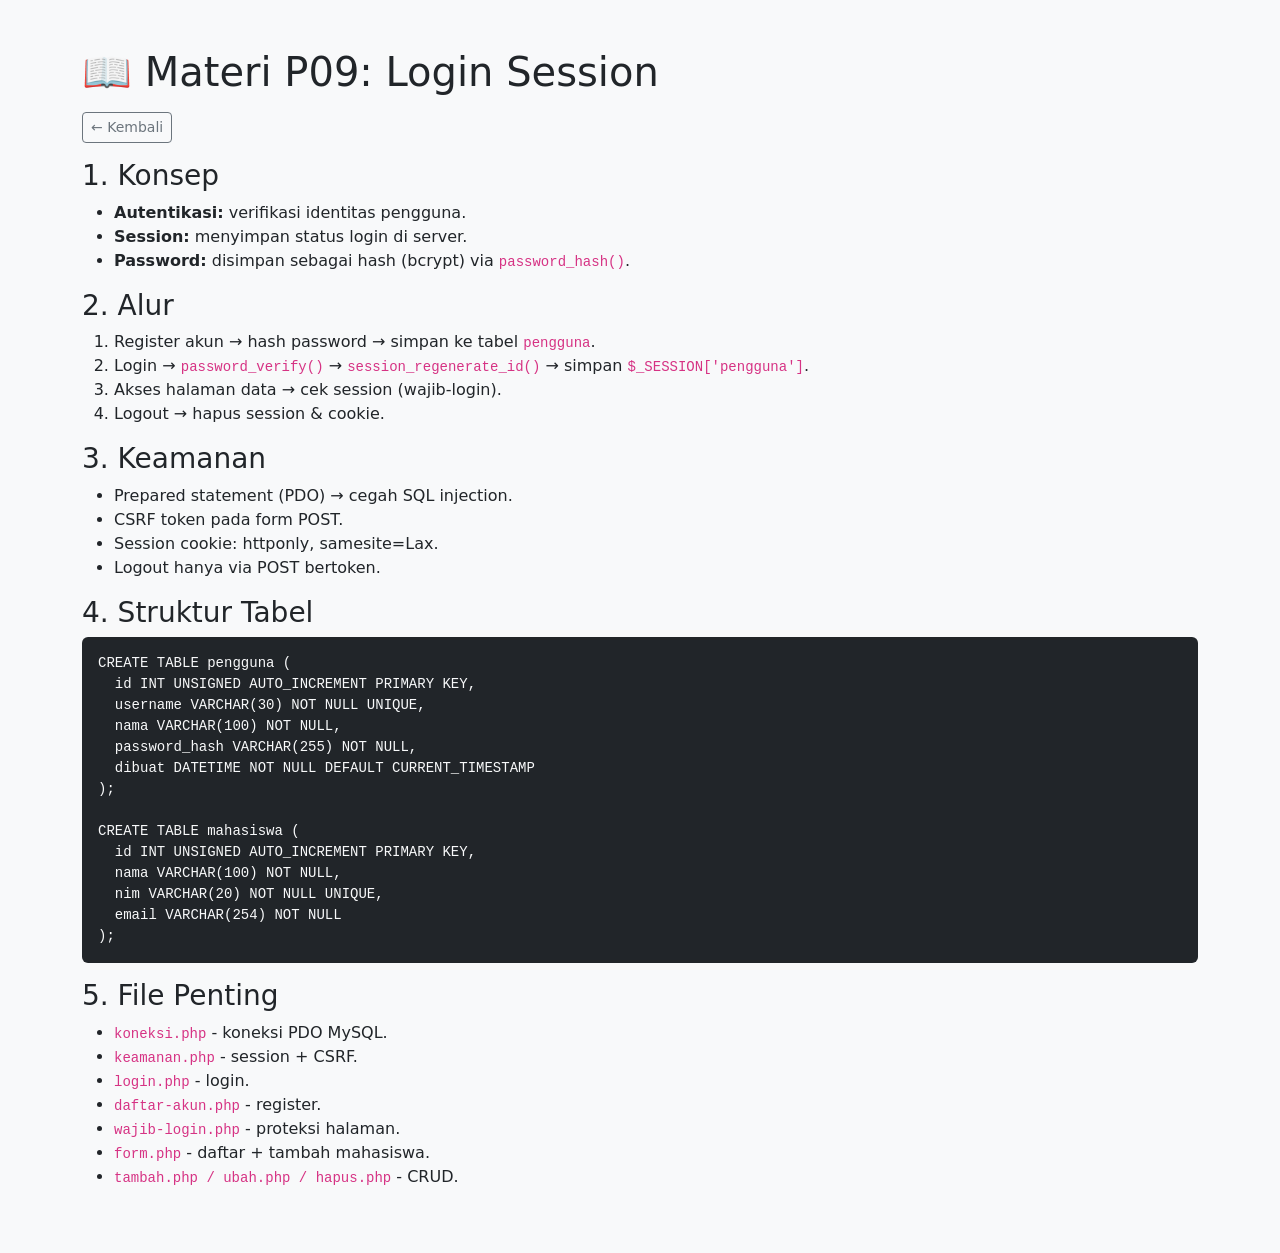
==== site/materi.html @ 20e13024 "Tambah konfigurasi Vercel untuk frontend statis (materi & tutorial)" ====
<!doctype html>
<html lang="id">
<head>
  <meta charset="UTF-8">
  <meta name="viewport" content="width=device-width, initial-scale=1">
  <title>Materi P09 - Login Session</title>
  <link href="https://cdn.jsdelivr.net/npm/bootstrap@5.3.3/dist/css/bootstrap.min.css" rel="stylesheet">
</head>
<body class="bg-light">
  <div class="container py-5">
    <h1 class="mb-3">📖 Materi P09: Login Session</h1>
    <a href="index.html" class="btn btn-sm btn-outline-secondary mb-3">← Kembali</a>

    <h3>1. Konsep</h3>
    <ul>
      <li><strong>Autentikasi:</strong> verifikasi identitas pengguna.</li>
      <li><strong>Session:</strong> menyimpan status login di server.</li>
      <li><strong>Password:</strong> disimpan sebagai hash (bcrypt) via <code>password_hash()</code>.</li>
    </ul>

    <h3>2. Alur</h3>
    <ol>
      <li>Register akun → hash password → simpan ke tabel <code>pengguna</code>.</li>
      <li>Login → <code>password_verify()</code> → <code>session_regenerate_id()</code> → simpan <code>$_SESSION['pengguna']</code>.</li>
      <li>Akses halaman data → cek session (wajib-login).</li>
      <li>Logout → hapus session & cookie.</li>
    </ol>

    <h3>3. Keamanan</h3>
    <ul>
      <li>Prepared statement (PDO) → cegah SQL injection.</li>
      <li>CSRF token pada form POST.</li>
      <li>Session cookie: httponly, samesite=Lax.</li>
      <li>Logout hanya via POST bertoken.</li>
    </ul>

    <h3>4. Struktur Tabel</h3>
    <pre class="bg-dark text-light p-3 rounded"><code>CREATE TABLE pengguna (
  id INT UNSIGNED AUTO_INCREMENT PRIMARY KEY,
  username VARCHAR(30) NOT NULL UNIQUE,
  nama VARCHAR(100) NOT NULL,
  password_hash VARCHAR(255) NOT NULL,
  dibuat DATETIME NOT NULL DEFAULT CURRENT_TIMESTAMP
);

CREATE TABLE mahasiswa (
  id INT UNSIGNED AUTO_INCREMENT PRIMARY KEY,
  nama VARCHAR(100) NOT NULL,
  nim VARCHAR(20) NOT NULL UNIQUE,
  email VARCHAR(254) NOT NULL
);</code></pre>

    <h3>5. File Penting</h3>
    <ul>
      <li><code>koneksi.php</code> - koneksi PDO MySQL.</li>
      <li><code>keamanan.php</code> - session + CSRF.</li>
      <li><code>login.php</code> - login.</li>
      <li><code>daftar-akun.php</code> - register.</li>
      <li><code>wajib-login.php</code> - proteksi halaman.</li>
      <li><code>form.php</code> - daftar + tambah mahasiswa.</li>
      <li><code>tambah.php / ubah.php / hapus.php</code> - CRUD.</li>
    </ul>
  </div>
</body>
</html>
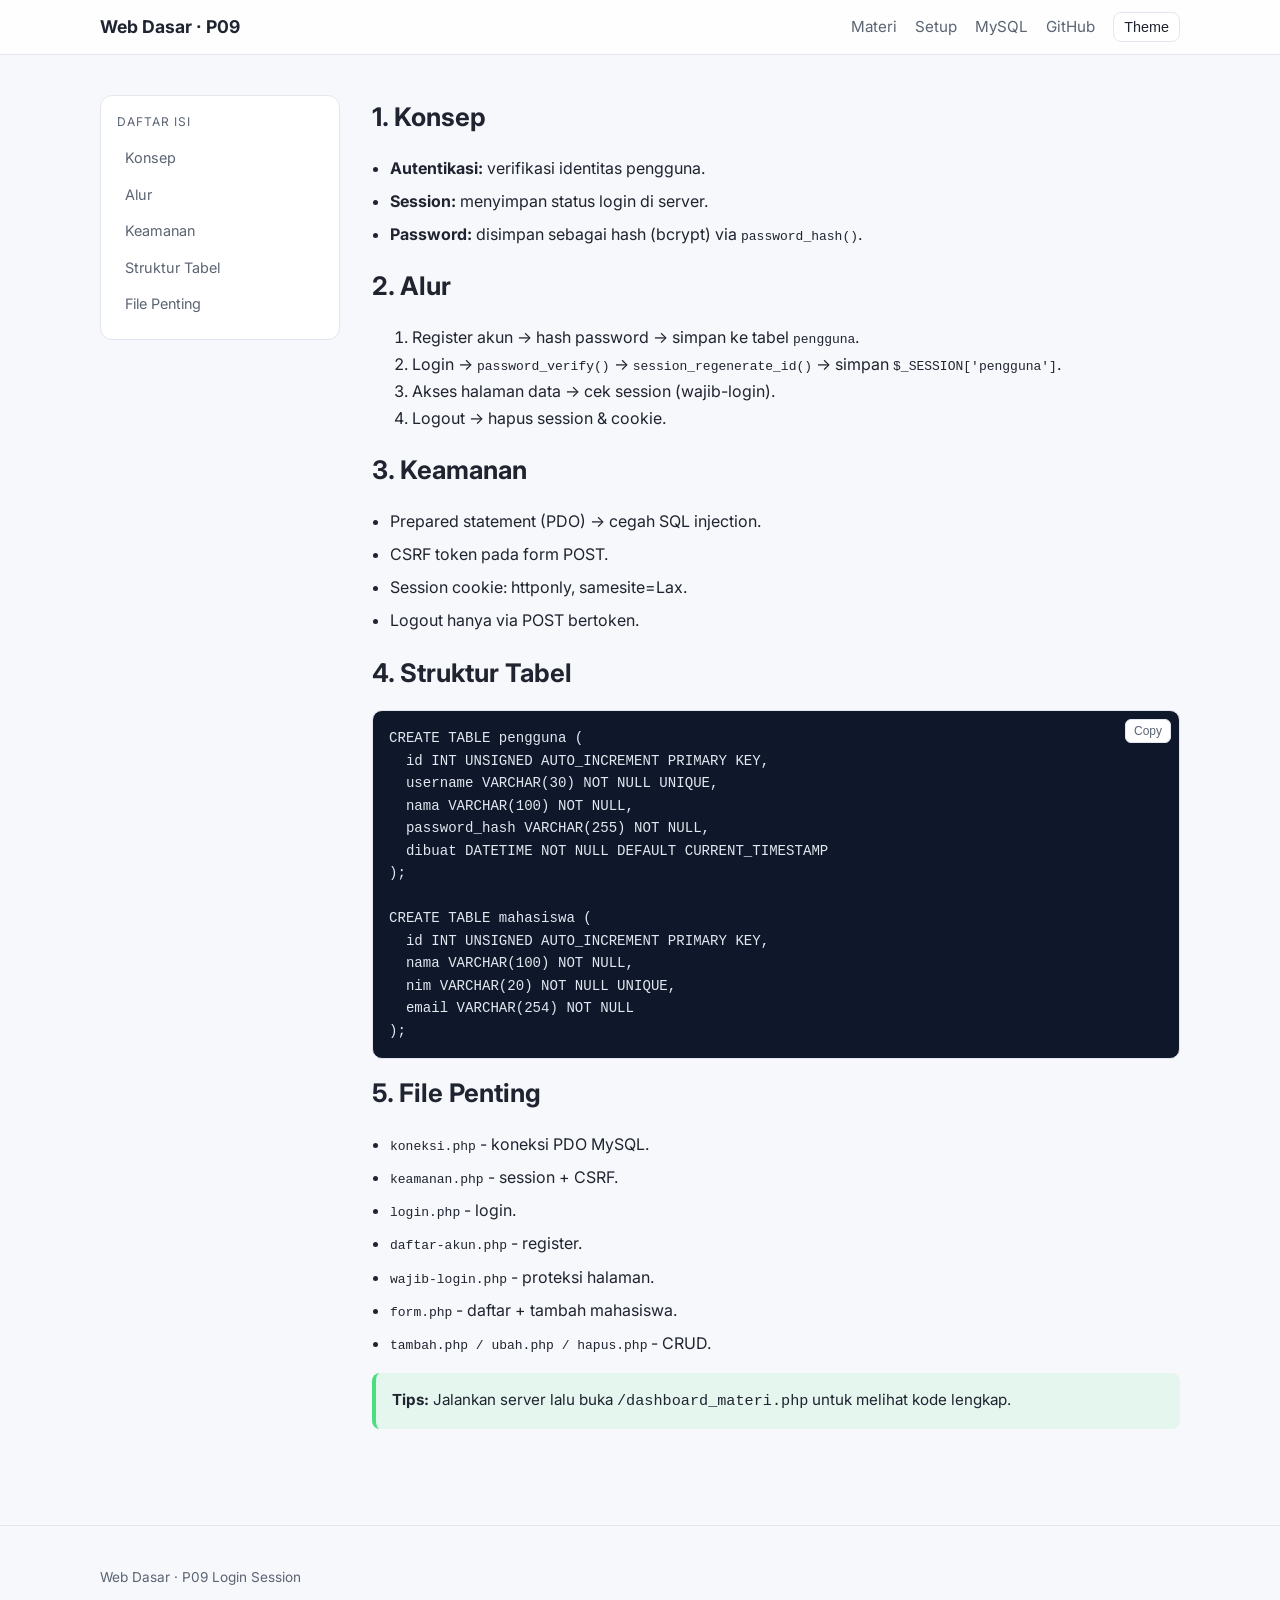
==== commit b07a8979: "Redesign dokumentasi frontend ala Claude (dark/light, copy code, sidebar)" ====
--- a/site/materi.html
+++ b/site/materi.html
@@ -3,39 +3,63 @@
 <head>
   <meta charset="UTF-8">
   <meta name="viewport" content="width=device-width, initial-scale=1">
-  <title>Materi P09 - Login Session</title>
-  <link href="https://cdn.jsdelivr.net/npm/bootstrap@5.3.3/dist/css/bootstrap.min.css" rel="stylesheet">
+  <title>Materi P09 — Login Session</title>
+  <link rel="preconnect" href="https://fonts.googleapis.com">
+  <link href="https://fonts.googleapis.com/css2?family=Inter:wght@400;600;700;800&family=JetBrains+Mono:wght@400;600&display=swap" rel="stylesheet">
+  <link href="assets/style.css" rel="stylesheet">
 </head>
-<body class="bg-light">
-  <div class="container py-5">
-    <h1 class="mb-3">📖 Materi P09: Login Session</h1>
-    <a href="index.html" class="btn btn-sm btn-outline-secondary mb-3">← Kembali</a>
+<body>
+  <nav class="navbar">
+    <div class="container" style="display:flex;justify-content:space-between;align-items:center;">
+      <a class="brand" href="index.html">Web Dasar · P09</a>
+      <div class="nav-links">
+        <a href="materi.html">Materi</a>
+        <a href="setup.html">Setup</a>
+        <a href="tutorial-mysql.html">MySQL</a>
+        <a href="https://github.com/Doninugraha2304/web_dasar" target="_blank">GitHub</a>
+        <button id="themeToggle" class="toggle-btn">Theme</button>
+      </div>
+    </div>
+  </nav>
 
-    <h3>1. Konsep</h3>
-    <ul>
-      <li><strong>Autentikasi:</strong> verifikasi identitas pengguna.</li>
-      <li><strong>Session:</strong> menyimpan status login di server.</li>
-      <li><strong>Password:</strong> disimpan sebagai hash (bcrypt) via <code>password_hash()</code>.</li>
-    </ul>
+  <section class="section">
+    <div class="container">
+      <div class="layout">
+        <aside class="sidebar">
+          <div class="title">Daftar Isi</div>
+          <a href="#konsep">Konsep</a>
+          <a href="#alur">Alur</a>
+          <a href="#keamanan">Keamanan</a>
+          <a href="#tabel">Struktur Tabel</a>
+          <a href="#file">File Penting</a>
+        </aside>
+        <main>
+          <h2 id="konsep">1. Konsep</h2>
+          <ul class="clean">
+            <li><strong>Autentikasi:</strong> verifikasi identitas pengguna.</li>
+            <li><strong>Session:</strong> menyimpan status login di server.</li>
+            <li><strong>Password:</strong> disimpan sebagai hash (bcrypt) via <code>password_hash()</code>.</li>
+          </ul>
 
-    <h3>2. Alur</h3>
-    <ol>
-      <li>Register akun → hash password → simpan ke tabel <code>pengguna</code>.</li>
-      <li>Login → <code>password_verify()</code> → <code>session_regenerate_id()</code> → simpan <code>$_SESSION['pengguna']</code>.</li>
-      <li>Akses halaman data → cek session (wajib-login).</li>
-      <li>Logout → hapus session & cookie.</li>
-    </ol>
+          <h2 id="alur">2. Alur</h2>
+          <ol>
+            <li>Register akun → hash password → simpan ke tabel <code>pengguna</code>.</li>
+            <li>Login → <code>password_verify()</code> → <code>session_regenerate_id()</code> → simpan <code>$_SESSION['pengguna']</code>.</li>
+            <li>Akses halaman data → cek session (wajib-login).</li>
+            <li>Logout → hapus session & cookie.</li>
+          </ol>
 
-    <h3>3. Keamanan</h3>
-    <ul>
-      <li>Prepared statement (PDO) → cegah SQL injection.</li>
-      <li>CSRF token pada form POST.</li>
-      <li>Session cookie: httponly, samesite=Lax.</li>
-      <li>Logout hanya via POST bertoken.</li>
-    </ul>
+          <h2 id="keamanan">3. Keamanan</h2>
+          <ul class="clean">
+            <li>Prepared statement (PDO) → cegah SQL injection.</li>
+            <li>CSRF token pada form POST.</li>
+            <li>Session cookie: httponly, samesite=Lax.</li>
+            <li>Logout hanya via POST bertoken.</li>
+          </ul>
 
-    <h3>4. Struktur Tabel</h3>
-    <pre class="bg-dark text-light p-3 rounded"><code>CREATE TABLE pengguna (
+          <h2 id="tabel">4. Struktur Tabel</h2>
+          <div class="code-block">
+            <pre>CREATE TABLE pengguna (
   id INT UNSIGNED AUTO_INCREMENT PRIMARY KEY,
   username VARCHAR(30) NOT NULL UNIQUE,
   nama VARCHAR(100) NOT NULL,
@@ -48,18 +72,31 @@
   nama VARCHAR(100) NOT NULL,
   nim VARCHAR(20) NOT NULL UNIQUE,
   email VARCHAR(254) NOT NULL
-);</code></pre>
+);</pre>
+          </div>
 
-    <h3>5. File Penting</h3>
-    <ul>
-      <li><code>koneksi.php</code> - koneksi PDO MySQL.</li>
-      <li><code>keamanan.php</code> - session + CSRF.</li>
-      <li><code>login.php</code> - login.</li>
-      <li><code>daftar-akun.php</code> - register.</li>
-      <li><code>wajib-login.php</code> - proteksi halaman.</li>
-      <li><code>form.php</code> - daftar + tambah mahasiswa.</li>
-      <li><code>tambah.php / ubah.php / hapus.php</code> - CRUD.</li>
-    </ul>
-  </div>
+          <h2 id="file">5. File Penting</h2>
+          <ul class="clean">
+            <li><code>koneksi.php</code> - koneksi PDO MySQL.</li>
+            <li><code>keamanan.php</code> - session + CSRF.</li>
+            <li><code>login.php</code> - login.</li>
+            <li><code>daftar-akun.php</code> - register.</li>
+            <li><code>wajib-login.php</code> - proteksi halaman.</li>
+            <li><code>form.php</code> - daftar + tambah mahasiswa.</li>
+            <li><code>tambah.php / ubah.php / hapus.php</code> - CRUD.</li>
+          </ul>
+
+          <div class="callout success">
+            <strong>Tips:</strong> Jalankan server lalu buka <code>/dashboard_materi.php</code> untuk melihat kode lengkap.
+          </div>
+        </main>
+      </div>
+    </div>
+  </section>
+
+  <footer>
+    <div class="container">Web Dasar · P09 Login Session</div>
+  </footer>
+  <script src="assets/app.js"></script>
 </body>
 </html>
--- a/site/assets/style.css
+++ b/site/assets/style.css
@@ -0,0 +1,139 @@
+:root {
+  --bg: #0f1115;
+  --panel: #171a21;
+  --card: #1e222b;
+  --text: #e6e8ec;
+  --muted: #9aa3b2;
+  --accent: #7c8cff;
+  --accent-2: #4fd1c5;
+  --border: #2a2f3a;
+  --code-bg: #0b0d12;
+  --success: #4ade80;
+  --warning: #fbbf24;
+}
+[data-theme="light"] {
+  --bg: #f7f8fb;
+  --panel: #ffffff;
+  --card: #ffffff;
+  --text: #1f2430;
+  --muted: #5b6472;
+  --accent: #4f46e5;
+  --accent-2: #0ea5e9;
+  --border: #e3e6ee;
+  --code-bg: #0f172a;
+}
+* { box-sizing: border-box; }
+html { scroll-behavior: smooth; }
+body {
+  margin: 0;
+  font-family: "Inter", "Segoe UI", system-ui, -apple-system, sans-serif;
+  background: var(--bg);
+  color: var(--text);
+  line-height: 1.7;
+}
+a { color: var(--accent); text-decoration: none; }
+a:hover { text-decoration: underline; }
+
+.navbar {
+  position: sticky; top: 0; z-index: 1000;
+  background: color-mix(in srgb, var(--panel) 85%, transparent);
+  backdrop-filter: blur(10px);
+  border-bottom: 1px solid var(--border);
+  padding: 12px 0;
+}
+.navbar .brand { font-weight: 700; font-size: 1.1rem; color: var(--text); }
+.navbar .nav-links { display: flex; gap: 18px; align-items: center; }
+.navbar .nav-links a { color: var(--muted); font-size: 0.95rem; }
+.navbar .nav-links a:hover { color: var(--text); text-decoration: none; }
+.toggle-btn {
+  background: var(--card); border: 1px solid var(--border); color: var(--text);
+  border-radius: 8px; padding: 6px 10px; cursor: pointer; font-size: 0.9rem;
+}
+
+.container { max-width: 1120px; margin: 0 auto; padding: 0 20px; }
+.hero {
+  padding: 64px 0 40px;
+}
+.hero h1 { font-size: 2.6rem; font-weight: 800; margin: 0 0 12px; }
+.hero p { color: var(--muted); font-size: 1.15rem; max-width: 720px; }
+.badge-soft {
+  display: inline-block; padding: 4px 10px; border-radius: 999px;
+  background: color-mix(in srgb, var(--accent) 18%, transparent);
+  color: var(--accent); font-size: 0.8rem; font-weight: 600; margin-bottom: 12px;
+}
+
+.grid { display: grid; gap: 18px; }
+.grid-3 { grid-template-columns: repeat(auto-fit, minmax(260px, 1fr)); }
+
+.card {
+  background: var(--card); border: 1px solid var(--border);
+  border-radius: 14px; padding: 22px; transition: transform .2s, border-color .2s;
+}
+.card:hover { transform: translateY(-4px); border-color: var(--accent); }
+.card h3 { margin: 0 0 8px; font-size: 1.15rem; }
+.card p { color: var(--muted); margin: 0 0 14px; font-size: 0.95rem; }
+.btn {
+  display: inline-flex; align-items: center; gap: 6px;
+  background: var(--accent); color: #fff; border: none;
+  padding: 8px 14px; border-radius: 8px; font-weight: 600; font-size: 0.9rem;
+  cursor: pointer; transition: opacity .2s;
+}
+.btn:hover { opacity: .85; text-decoration: none; color: #fff; }
+.btn-outline {
+  background: transparent; border: 1px solid var(--border); color: var(--text);
+}
+
+.section { padding: 40px 0; }
+.section h2 { font-size: 1.6rem; margin: 0 0 16px; }
+.section h3 { font-size: 1.2rem; margin: 24px 0 8px; color: var(--accent); }
+
+.layout { display: grid; grid-template-columns: 240px 1fr; gap: 32px; }
+@media (max-width: 860px) { .layout { grid-template-columns: 1fr; } }
+
+.sidebar {
+  position: sticky; top: 80px; align-self: start;
+  background: var(--panel); border: 1px solid var(--border); border-radius: 12px;
+  padding: 16px;
+}
+.sidebar a { display: block; color: var(--muted); padding: 6px 8px; border-radius: 6px; font-size: 0.9rem; }
+.sidebar a:hover { background: var(--card); color: var(--text); text-decoration: none; }
+.sidebar .title { font-size: 0.75rem; text-transform: uppercase; color: var(--muted); margin-bottom: 8px; letter-spacing: .08em; }
+
+.code-block {
+  background: var(--code-bg); border: 1px solid var(--border); border-radius: 10px;
+  padding: 16px; position: relative; overflow-x: auto; margin: 12px 0;
+  font-family: "JetBrains Mono", "Fira Code", Consolas, monospace;
+  font-size: 0.88rem; line-height: 1.6;
+}
+.code-block pre { margin: 0; color: #e2e8f0; white-space: pre; }
+.copy-btn {
+  position: absolute; top: 8px; right: 8px;
+  background: var(--card); border: 1px solid var(--border); color: var(--muted);
+  border-radius: 6px; padding: 4px 8px; font-size: 0.75rem; cursor: pointer;
+}
+.copy-btn:hover { color: var(--text); }
+
+.callout {
+  border-left: 4px solid var(--accent); background: color-mix(in srgb, var(--accent) 10%, transparent);
+  padding: 14px 16px; border-radius: 8px; margin: 16px 0; font-size: 0.95rem;
+}
+.callout.success { border-color: var(--success); background: color-mix(in srgb, var(--success) 10%, transparent); }
+.callout.warning { border-color: var(--warning); background: color-mix(in srgb, var(--warning) 10%, transparent); }
+
+.step { display: flex; gap: 14px; margin: 14px 0; }
+.step .num {
+  flex: 0 0 34px; height: 34px; border-radius: 50%;
+  background: var(--accent); color: #fff; display: flex; align-items: center; justify-content: center;
+  font-weight: 700; font-size: 0.9rem;
+}
+.step .body { flex: 1; }
+.step .body h4 { margin: 0 0 4px; font-size: 1rem; }
+.step .body p { color: var(--muted); margin: 0; font-size: 0.95rem; }
+
+table { width: 100%; border-collapse: collapse; margin: 12px 0; }
+table th, table td { padding: 10px 12px; border: 1px solid var(--border); font-size: 0.9rem; }
+table th { background: var(--panel); }
+
+footer { padding: 40px 0; color: var(--muted); font-size: 0.85rem; border-top: 1px solid var(--border); margin-top: 40px; }
+ul.clean { padding-left: 18px; }
+ul.clean li { margin: 6px 0; }
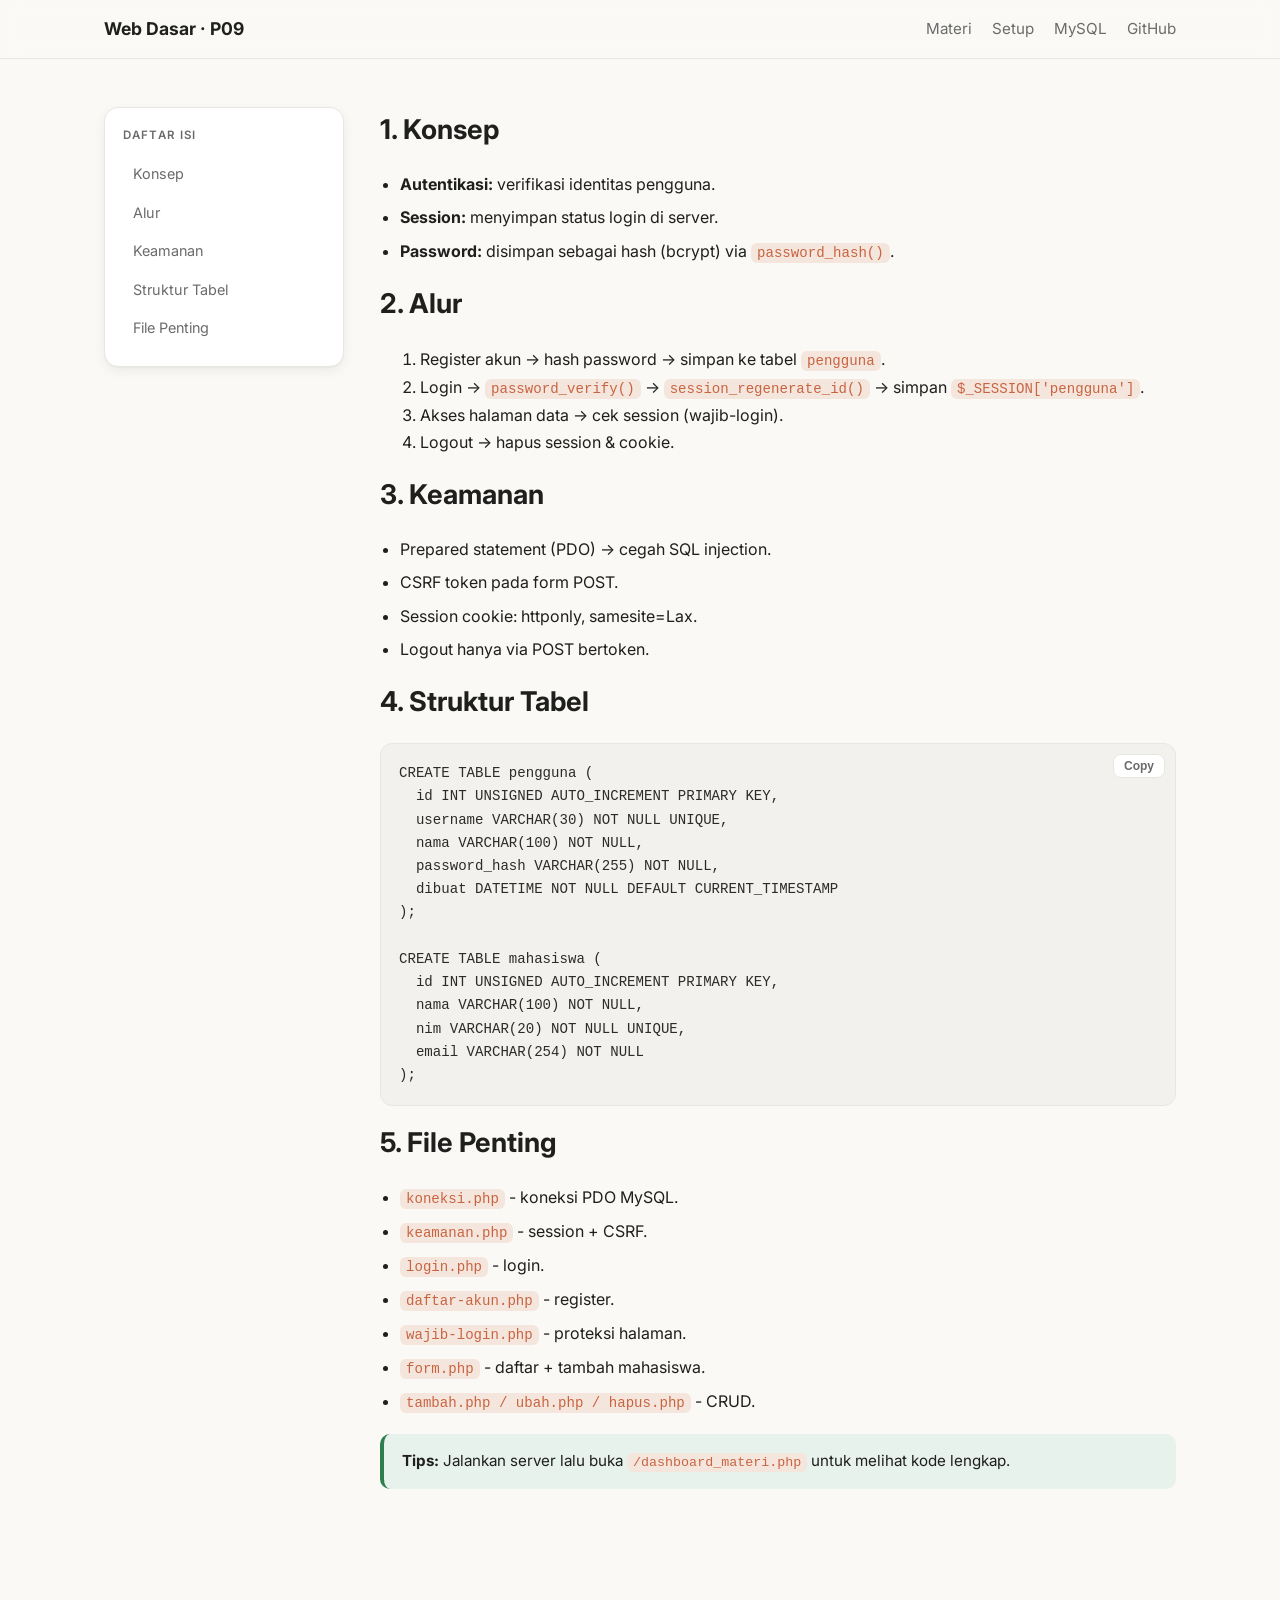
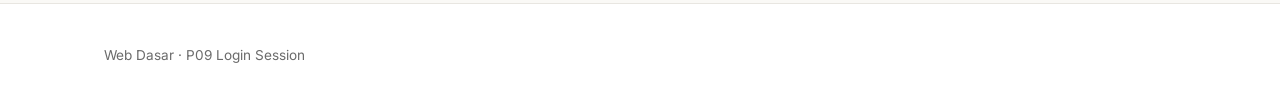
==== commit e274ae8e: "Light mode only dengan tema warna Claude (warm cream + terracotta)" ====
--- a/site/materi.html
+++ b/site/materi.html
@@ -17,7 +17,6 @@
         <a href="setup.html">Setup</a>
         <a href="tutorial-mysql.html">MySQL</a>
         <a href="https://github.com/Doninugraha2304/web_dasar" target="_blank">GitHub</a>
-        <button id="themeToggle" class="toggle-btn">Theme</button>
       </div>
     </div>
   </nav>
--- a/site/assets/style.css
+++ b/site/assets/style.css
@@ -1,26 +1,18 @@
 :root {
-  --bg: #0f1115;
-  --panel: #171a21;
-  --card: #1e222b;
-  --text: #e6e8ec;
-  --muted: #9aa3b2;
-  --accent: #7c8cff;
-  --accent-2: #4fd1c5;
-  --border: #2a2f3a;
-  --code-bg: #0b0d12;
-  --success: #4ade80;
-  --warning: #fbbf24;
-}
-[data-theme="light"] {
-  --bg: #f7f8fb;
+  --bg: #faf9f6;
   --panel: #ffffff;
   --card: #ffffff;
-  --text: #1f2430;
-  --muted: #5b6472;
-  --accent: #4f46e5;
-  --accent-2: #0ea5e9;
-  --border: #e3e6ee;
-  --code-bg: #0f172a;
+  --text: #1f1f1e;
+  --muted: #6b6b6b;
+  --accent: #D97757;
+  --accent-hover: #C96442;
+  --accent-soft: #f4e6dc;
+  --border: #e8e6e1;
+  --code-bg: #f2f1ed;
+  --code-text: #2b2b2a;
+  --success: #2f7d4f;
+  --warning: #b45309;
+  --shadow: 0 1px 2px rgba(0,0,0,0.04), 0 4px 12px rgba(0,0,0,0.06);
 }
 * { box-sizing: border-box; }
 html { scroll-behavior: smooth; }
@@ -32,108 +24,107 @@
   line-height: 1.7;
 }
 a { color: var(--accent); text-decoration: none; }
-a:hover { text-decoration: underline; }
+a:hover { color: var(--accent-hover); text-decoration: underline; }
 
 .navbar {
   position: sticky; top: 0; z-index: 1000;
-  background: color-mix(in srgb, var(--panel) 85%, transparent);
+  background: rgba(250,249,246,0.85);
   backdrop-filter: blur(10px);
   border-bottom: 1px solid var(--border);
-  padding: 12px 0;
+  padding: 14px 0;
 }
 .navbar .brand { font-weight: 700; font-size: 1.1rem; color: var(--text); }
-.navbar .nav-links { display: flex; gap: 18px; align-items: center; }
+.navbar .nav-links { display: flex; gap: 20px; align-items: center; }
 .navbar .nav-links a { color: var(--muted); font-size: 0.95rem; }
 .navbar .nav-links a:hover { color: var(--text); text-decoration: none; }
-.toggle-btn {
-  background: var(--card); border: 1px solid var(--border); color: var(--text);
-  border-radius: 8px; padding: 6px 10px; cursor: pointer; font-size: 0.9rem;
+
+.container { max-width: 1120px; margin: 0 auto; padding: 0 24px; }
+.hero { padding: 72px 0 48px; }
+.hero h1 { font-size: 2.8rem; font-weight: 800; margin: 0 0 12px; letter-spacing: -0.02em; }
+.hero p { color: var(--muted); font-size: 1.15rem; max-width: 720px; }
+
+.badge-soft {
+  display: inline-block; padding: 4px 12px; border-radius: 999px;
+  background: var(--accent-soft); color: var(--accent-hover);
+  font-size: 0.8rem; font-weight: 600; margin-bottom: 14px;
 }
 
-.container { max-width: 1120px; margin: 0 auto; padding: 0 20px; }
-.hero {
-  padding: 64px 0 40px;
-}
-.hero h1 { font-size: 2.6rem; font-weight: 800; margin: 0 0 12px; }
-.hero p { color: var(--muted); font-size: 1.15rem; max-width: 720px; }
-.badge-soft {
-  display: inline-block; padding: 4px 10px; border-radius: 999px;
-  background: color-mix(in srgb, var(--accent) 18%, transparent);
-  color: var(--accent); font-size: 0.8rem; font-weight: 600; margin-bottom: 12px;
-}
-
-.grid { display: grid; gap: 18px; }
+.grid { display: grid; gap: 20px; }
 .grid-3 { grid-template-columns: repeat(auto-fit, minmax(260px, 1fr)); }
 
 .card {
   background: var(--card); border: 1px solid var(--border);
-  border-radius: 14px; padding: 22px; transition: transform .2s, border-color .2s;
+  border-radius: 16px; padding: 24px; box-shadow: var(--shadow);
+  transition: transform .2s, box-shadow .2s;
 }
-.card:hover { transform: translateY(-4px); border-color: var(--accent); }
+.card:hover { transform: translateY(-3px); box-shadow: 0 6px 20px rgba(0,0,0,0.08); }
 .card h3 { margin: 0 0 8px; font-size: 1.15rem; }
-.card p { color: var(--muted); margin: 0 0 14px; font-size: 0.95rem; }
+.card p { color: var(--muted); margin: 0 0 16px; font-size: 0.95rem; }
+
 .btn {
   display: inline-flex; align-items: center; gap: 6px;
   background: var(--accent); color: #fff; border: none;
-  padding: 8px 14px; border-radius: 8px; font-weight: 600; font-size: 0.9rem;
-  cursor: pointer; transition: opacity .2s;
+  padding: 9px 16px; border-radius: 10px; font-weight: 600; font-size: 0.9rem;
+  cursor: pointer; transition: background .2s;
 }
-.btn:hover { opacity: .85; text-decoration: none; color: #fff; }
+.btn:hover { background: var(--accent-hover); text-decoration: none; color: #fff; }
 .btn-outline {
   background: transparent; border: 1px solid var(--border); color: var(--text);
 }
+.btn-outline:hover { background: var(--accent-soft); color: var(--accent-hover); }
 
-.section { padding: 40px 0; }
-.section h2 { font-size: 1.6rem; margin: 0 0 16px; }
-.section h3 { font-size: 1.2rem; margin: 24px 0 8px; color: var(--accent); }
+.section { padding: 48px 0; }
+.section h2 { font-size: 1.7rem; margin: 0 0 18px; font-weight: 700; }
+.section h3 { font-size: 1.2rem; margin: 28px 0 10px; color: var(--accent-hover); font-weight: 600; }
 
-.layout { display: grid; grid-template-columns: 240px 1fr; gap: 32px; }
+.layout { display: grid; grid-template-columns: 240px 1fr; gap: 36px; }
 @media (max-width: 860px) { .layout { grid-template-columns: 1fr; } }
 
 .sidebar {
-  position: sticky; top: 80px; align-self: start;
-  background: var(--panel); border: 1px solid var(--border); border-radius: 12px;
-  padding: 16px;
+  position: sticky; top: 88px; align-self: start;
+  background: var(--panel); border: 1px solid var(--border); border-radius: 14px;
+  padding: 18px; box-shadow: var(--shadow);
 }
-.sidebar a { display: block; color: var(--muted); padding: 6px 8px; border-radius: 6px; font-size: 0.9rem; }
-.sidebar a:hover { background: var(--card); color: var(--text); text-decoration: none; }
-.sidebar .title { font-size: 0.75rem; text-transform: uppercase; color: var(--muted); margin-bottom: 8px; letter-spacing: .08em; }
+.sidebar a { display: block; color: var(--muted); padding: 7px 10px; border-radius: 8px; font-size: 0.9rem; }
+.sidebar a:hover { background: var(--accent-soft); color: var(--accent-hover); text-decoration: none; }
+.sidebar .title { font-size: 0.72rem; text-transform: uppercase; color: var(--muted); margin-bottom: 10px; letter-spacing: .1em; font-weight: 600; }
 
 .code-block {
-  background: var(--code-bg); border: 1px solid var(--border); border-radius: 10px;
-  padding: 16px; position: relative; overflow-x: auto; margin: 12px 0;
+  background: var(--code-bg); border: 1px solid var(--border); border-radius: 12px;
+  padding: 18px; position: relative; overflow-x: auto; margin: 14px 0;
   font-family: "JetBrains Mono", "Fira Code", Consolas, monospace;
-  font-size: 0.88rem; line-height: 1.6;
+  font-size: 0.88rem; line-height: 1.65; color: var(--code-text);
 }
-.code-block pre { margin: 0; color: #e2e8f0; white-space: pre; }
+.code-block pre { margin: 0; white-space: pre; }
 .copy-btn {
-  position: absolute; top: 8px; right: 8px;
-  background: var(--card); border: 1px solid var(--border); color: var(--muted);
-  border-radius: 6px; padding: 4px 8px; font-size: 0.75rem; cursor: pointer;
+  position: absolute; top: 10px; right: 10px;
+  background: #fff; border: 1px solid var(--border); color: var(--muted);
+  border-radius: 8px; padding: 4px 10px; font-size: 0.75rem; cursor: pointer; font-weight: 600;
 }
-.copy-btn:hover { color: var(--text); }
+.copy-btn:hover { color: var(--accent-hover); border-color: var(--accent); }
 
 .callout {
-  border-left: 4px solid var(--accent); background: color-mix(in srgb, var(--accent) 10%, transparent);
-  padding: 14px 16px; border-radius: 8px; margin: 16px 0; font-size: 0.95rem;
+  border-left: 4px solid var(--accent); background: var(--accent-soft);
+  padding: 14px 18px; border-radius: 10px; margin: 18px 0; font-size: 0.95rem;
 }
-.callout.success { border-color: var(--success); background: color-mix(in srgb, var(--success) 10%, transparent); }
-.callout.warning { border-color: var(--warning); background: color-mix(in srgb, var(--warning) 10%, transparent); }
+.callout.success { border-color: var(--success); background: #e7f2ec; }
+.callout.warning { border-color: var(--warning); background: #fdf3e7; }
 
-.step { display: flex; gap: 14px; margin: 14px 0; }
+.step { display: flex; gap: 16px; margin: 16px 0; }
 .step .num {
-  flex: 0 0 34px; height: 34px; border-radius: 50%;
+  flex: 0 0 36px; height: 36px; border-radius: 50%;
   background: var(--accent); color: #fff; display: flex; align-items: center; justify-content: center;
-  font-weight: 700; font-size: 0.9rem;
+  font-weight: 700; font-size: 0.9rem; box-shadow: 0 2px 6px rgba(217,119,87,0.35);
 }
 .step .body { flex: 1; }
-.step .body h4 { margin: 0 0 4px; font-size: 1rem; }
+.step .body h4 { margin: 0 0 4px; font-size: 1.02rem; font-weight: 600; }
 .step .body p { color: var(--muted); margin: 0; font-size: 0.95rem; }
 
-table { width: 100%; border-collapse: collapse; margin: 12px 0; }
-table th, table td { padding: 10px 12px; border: 1px solid var(--border); font-size: 0.9rem; }
-table th { background: var(--panel); }
+table { width: 100%; border-collapse: collapse; margin: 12px 0; border-radius: 10px; overflow: hidden; }
+table th, table td { padding: 11px 14px; border: 1px solid var(--border); font-size: 0.9rem; }
+table th { background: var(--accent-soft); color: var(--accent-hover); font-weight: 600; }
 
-footer { padding: 40px 0; color: var(--muted); font-size: 0.85rem; border-top: 1px solid var(--border); margin-top: 40px; }
-ul.clean { padding-left: 18px; }
+footer { padding: 40px 0; color: var(--muted); font-size: 0.85rem; border-top: 1px solid var(--border); margin-top: 48px; background: var(--panel); }
+ul.clean { padding-left: 20px; }
 ul.clean li { margin: 6px 0; }
+code { background: var(--accent-soft); color: var(--accent-hover); padding: 2px 6px; border-radius: 6px; font-size: 0.88em; font-family: "JetBrains Mono", Consolas, monospace; }
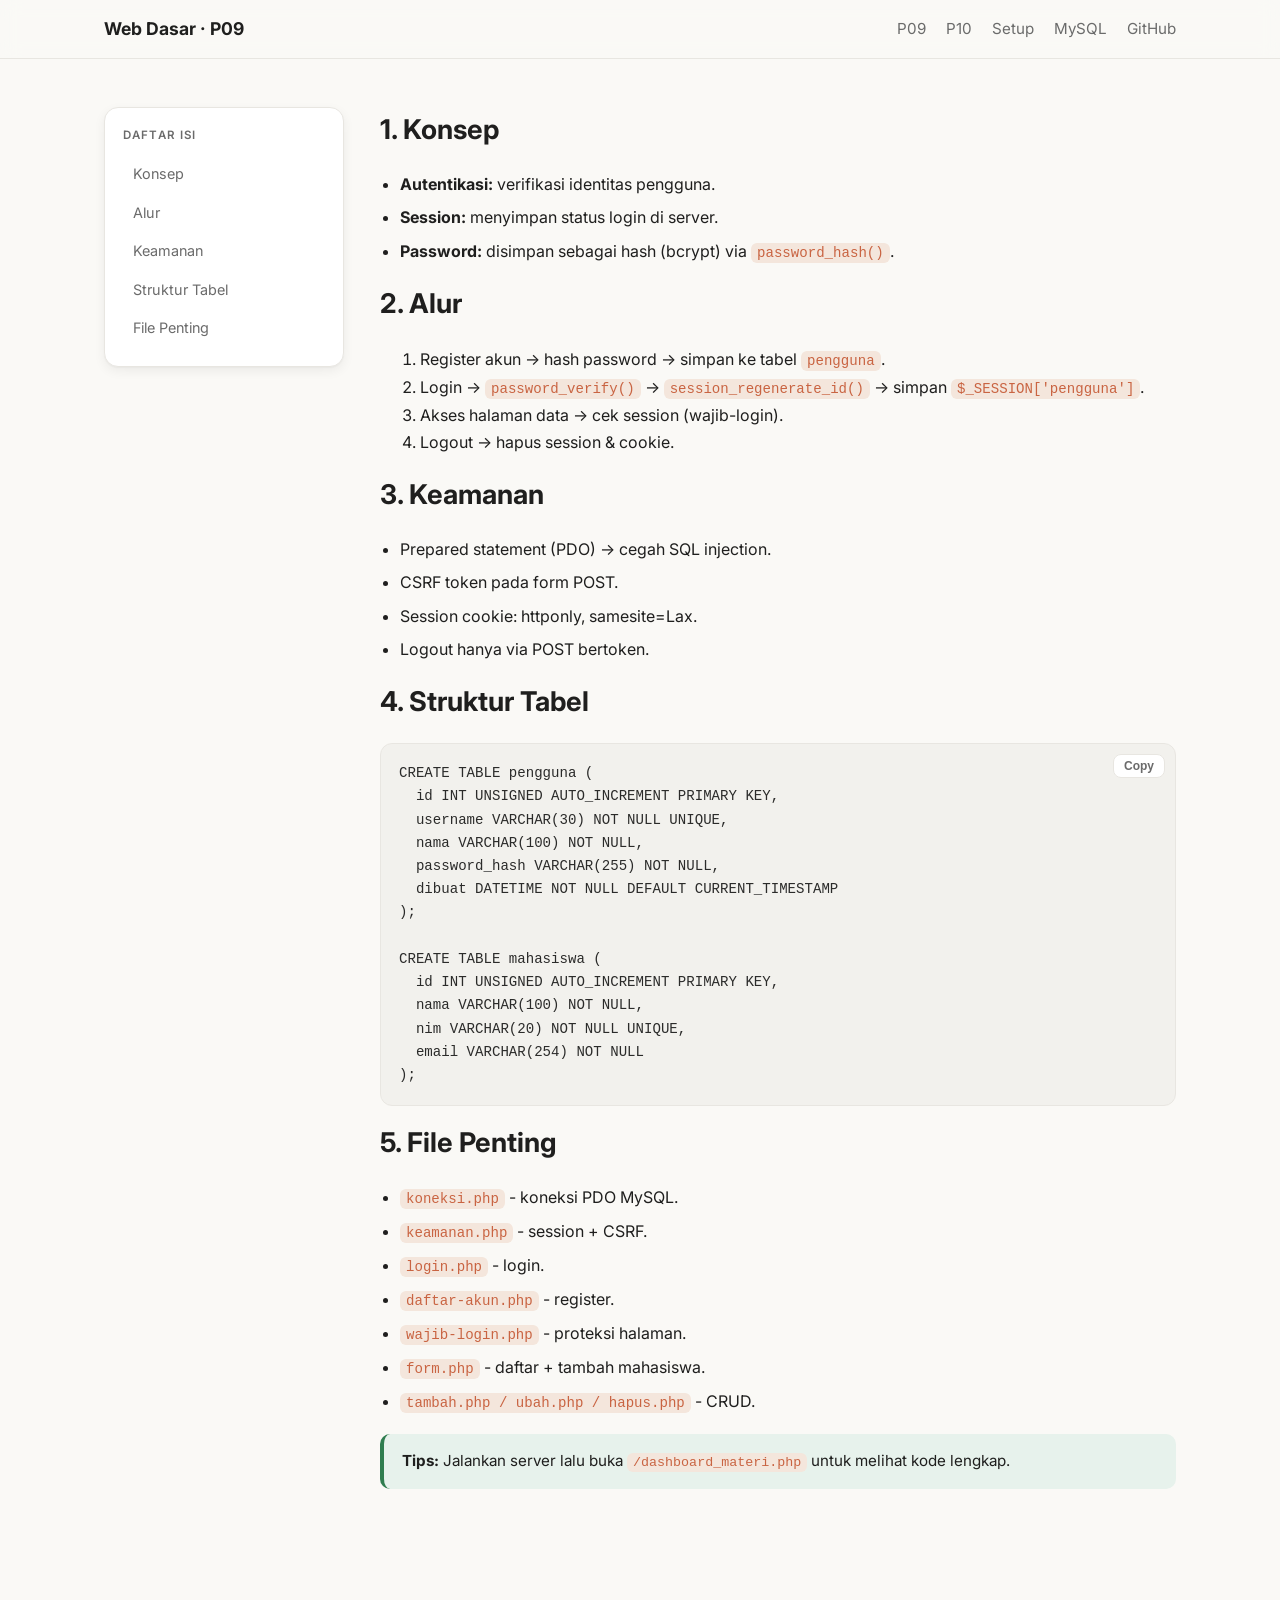
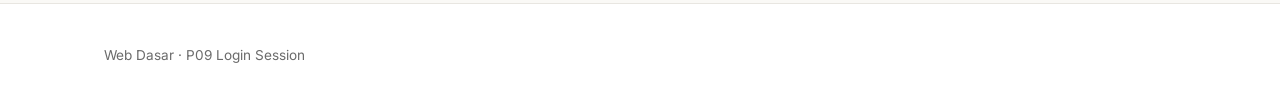
==== commit 6fba6d64: "Monorepo: tambah P10 upload foto + docs/site" ====
--- a/site/materi.html
+++ b/site/materi.html
@@ -13,7 +13,8 @@
     <div class="container" style="display:flex;justify-content:space-between;align-items:center;">
       <a class="brand" href="index.html">Web Dasar · P09</a>
       <div class="nav-links">
-        <a href="materi.html">Materi</a>
+        <a href="materi.html">P09</a>
+        <a href="p10.html">P10</a>
         <a href="setup.html">Setup</a>
         <a href="tutorial-mysql.html">MySQL</a>
         <a href="https://github.com/Doninugraha2304/web_dasar" target="_blank">GitHub</a>
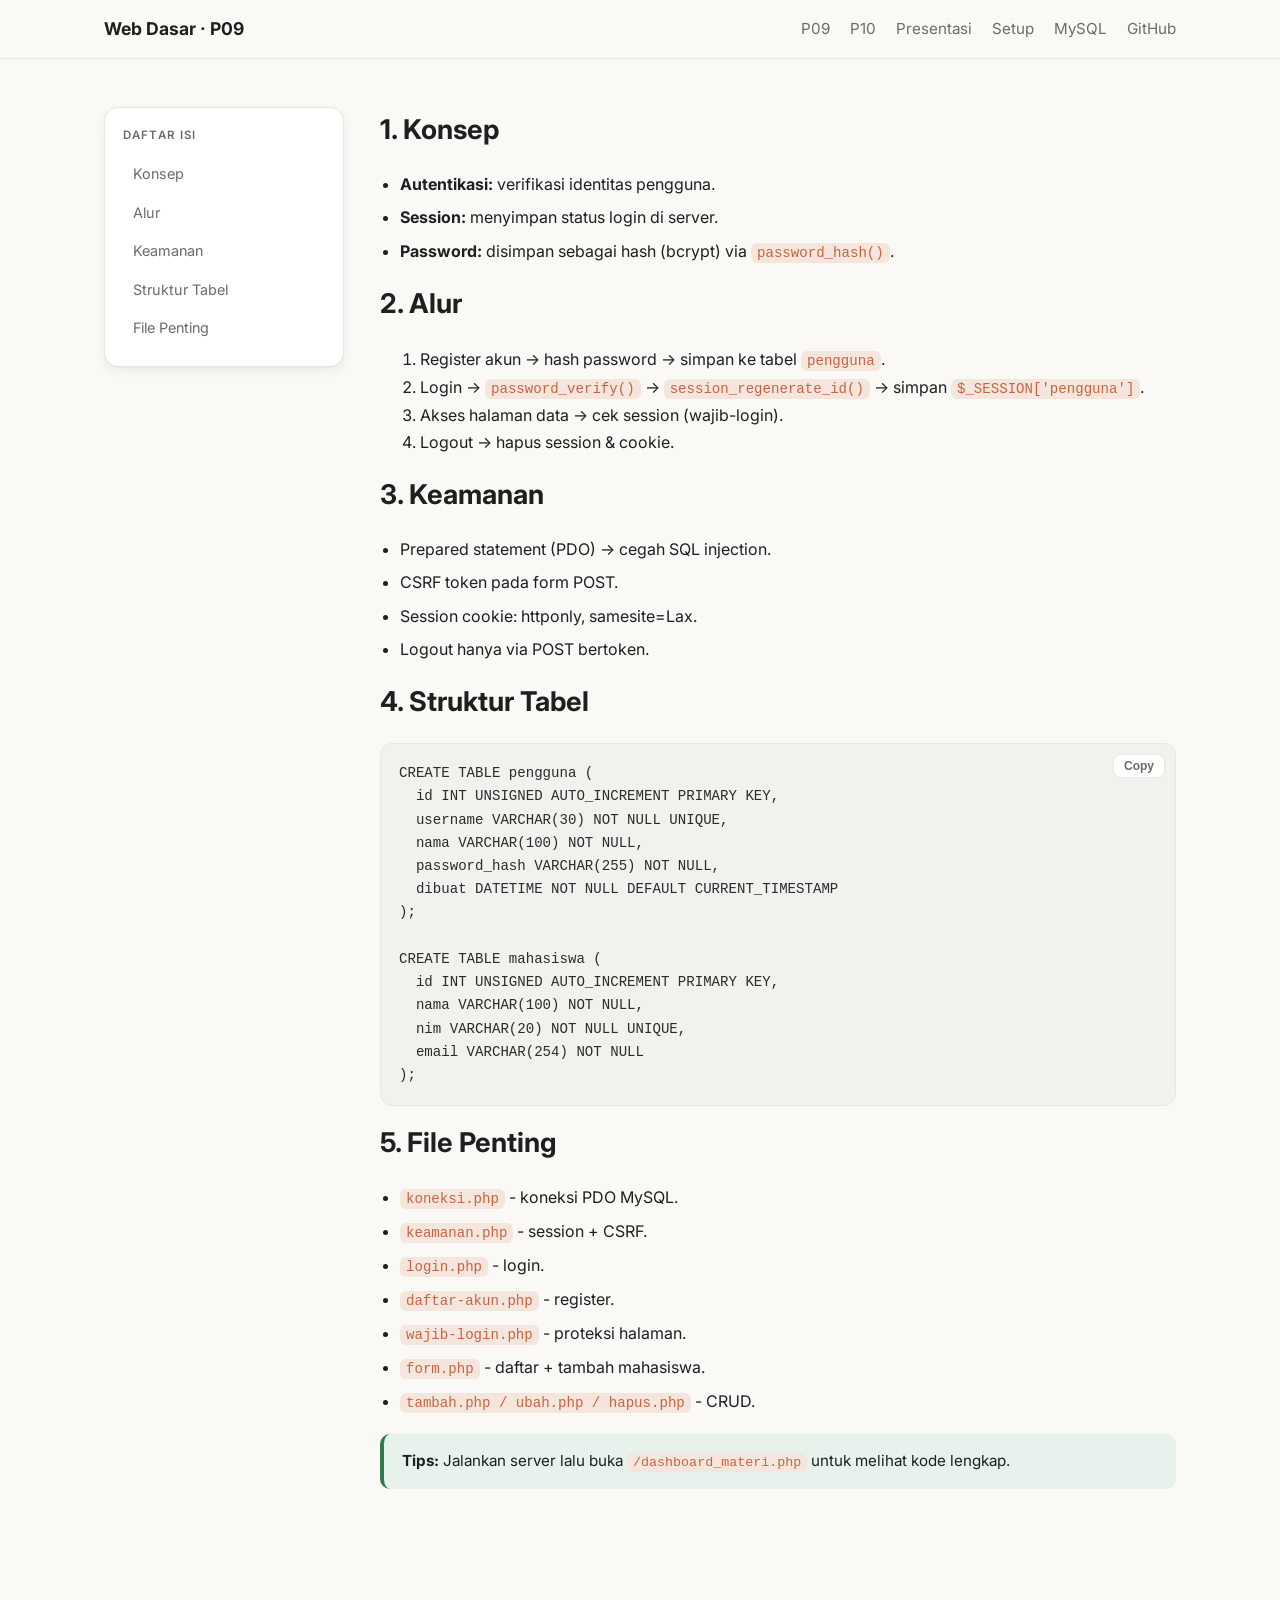
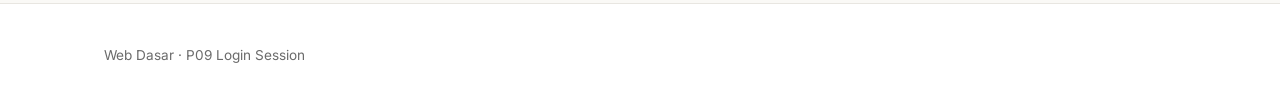
==== commit c00e3d87: "Tambah presentasi interaktif (visualisasi alur, keamanan, quiz)" ====
--- a/site/materi.html
+++ b/site/materi.html
@@ -15,6 +15,7 @@
       <div class="nav-links">
         <a href="materi.html">P09</a>
         <a href="p10.html">P10</a>
+        <a href="presentasi.html">Presentasi</a>
         <a href="setup.html">Setup</a>
         <a href="tutorial-mysql.html">MySQL</a>
         <a href="https://github.com/Doninugraha2304/web_dasar" target="_blank">GitHub</a>
--- a/site/assets/style.css
+++ b/site/assets/style.css
@@ -128,3 +128,34 @@
 ul.clean { padding-left: 20px; }
 ul.clean li { margin: 6px 0; }
 code { background: var(--accent-soft); color: var(--accent-hover); padding: 2px 6px; border-radius: 6px; font-size: 0.88em; font-family: "JetBrains Mono", Consolas, monospace; }
+
+/* Presentation / interactive */
+.tabs { display:flex; gap:8px; flex-wrap:wrap; margin:18px 0; }
+.tab-btn {
+  padding:8px 14px; border:1px solid var(--border); background:#fff; color:var(--muted);
+  border-radius:999px; cursor:pointer; font-weight:600; font-size:0.9rem;
+}
+.tab-btn.active { background:var(--accent); color:#fff; border-color:var(--accent); }
+.tab-panel { display:none; }
+.tab-panel.active { display:block; }
+
+.diagram { background:#fff; border:1px solid var(--border); border-radius:14px; padding:20px; box-shadow:var(--shadow); }
+.flow { display:flex; align-items:center; gap:10px; flex-wrap:wrap; justify-content:center; margin:16px 0; }
+.node {
+  background:var(--accent-soft); border:1px solid var(--accent); color:var(--accent-hover);
+  padding:10px 14px; border-radius:12px; font-weight:600; font-size:0.9rem; min-width:110px; text-align:center;
+  transition: transform .2s, background .2s, color .2s;
+}
+.node.active { background:var(--accent); color:#fff; transform: scale(1.06); }
+.arrow { color:var(--muted); font-weight:700; }
+.controls { display:flex; gap:10px; justify-content:center; margin:12px 0; }
+.quiz-option {
+  display:block; width:100%; text-align:left; padding:10px 12px; margin:6px 0;
+  border:1px solid var(--border); border-radius:10px; background:#fff; cursor:pointer;
+}
+.quiz-option.correct { background:#e7f2ec; border-color:var(--success); }
+.quiz-option.wrong { background:#fdecea; border-color:#dc2626; }
+.progress-bar {
+  height:8px; background:var(--border); border-radius:999px; overflow:hidden; margin:10px 0;
+}
+.progress-bar > div { height:100%; background:var(--accent); width:0%; transition:width .3s; }
